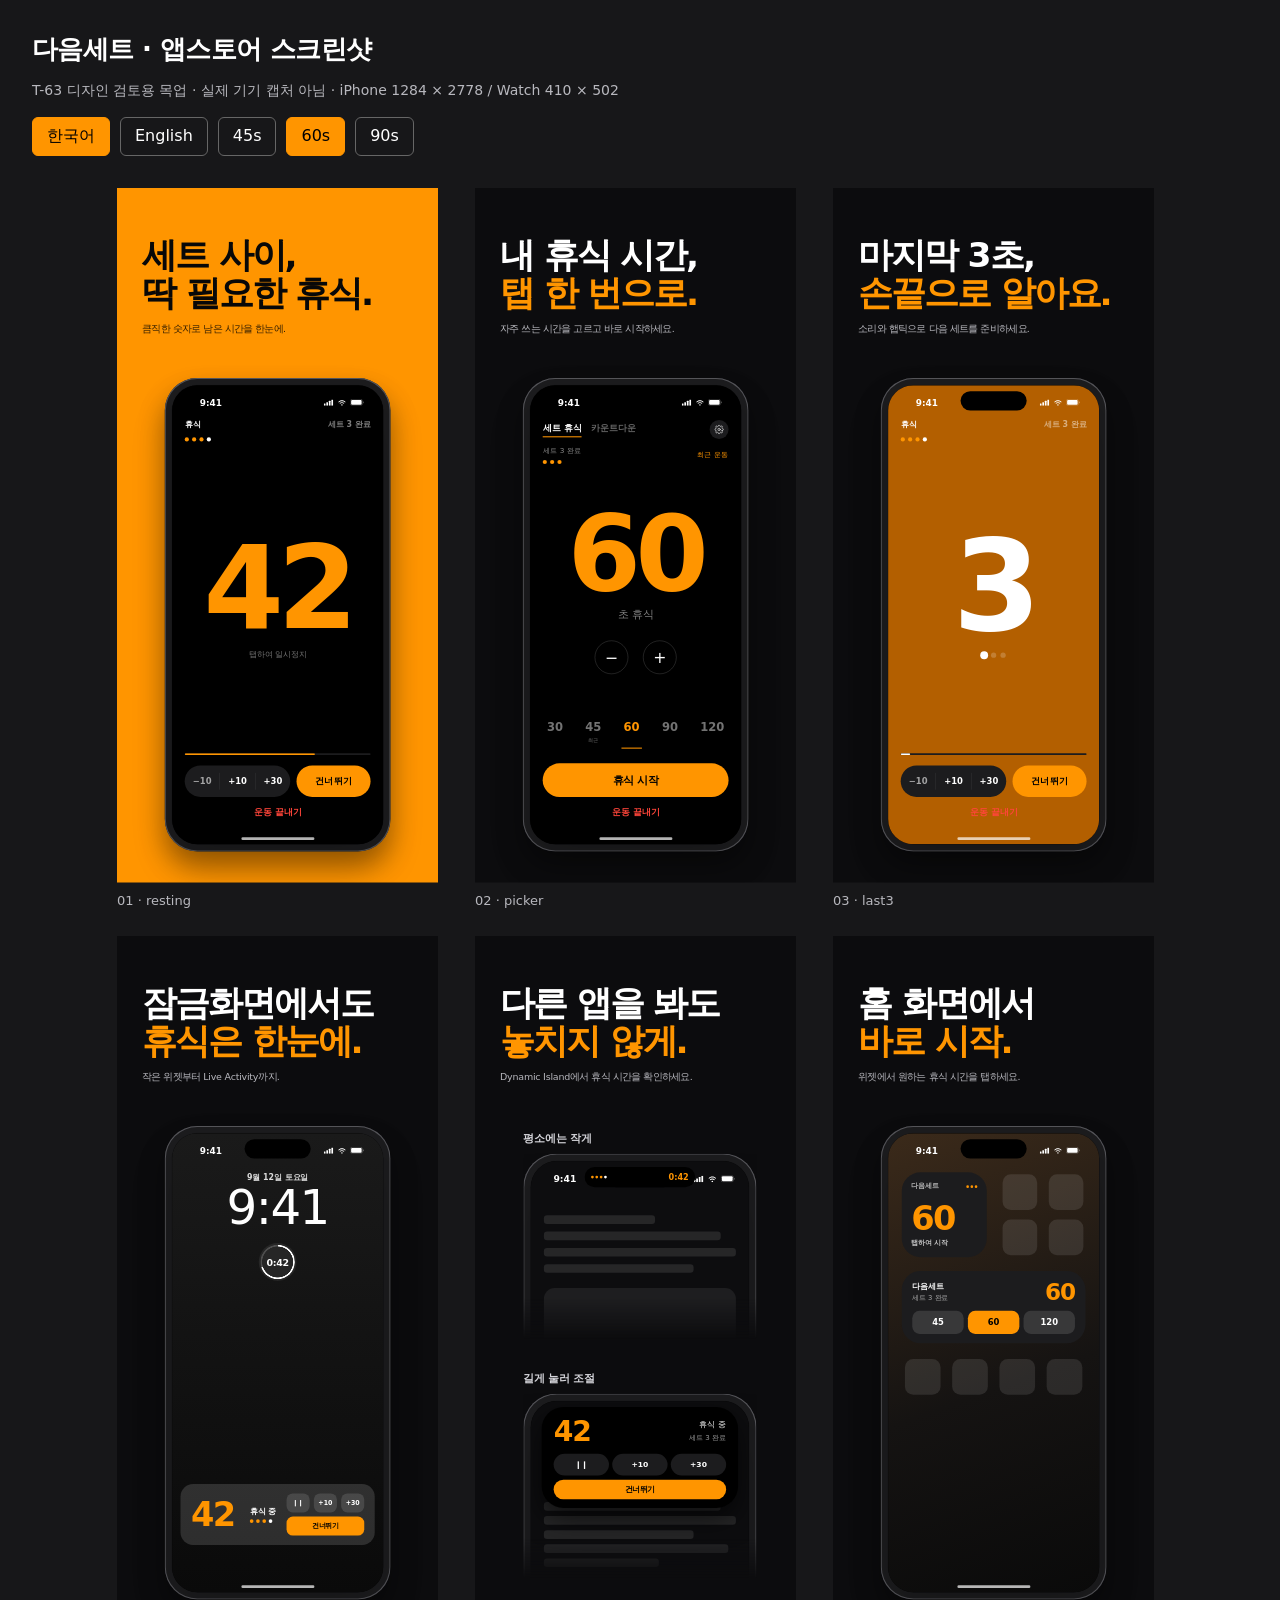
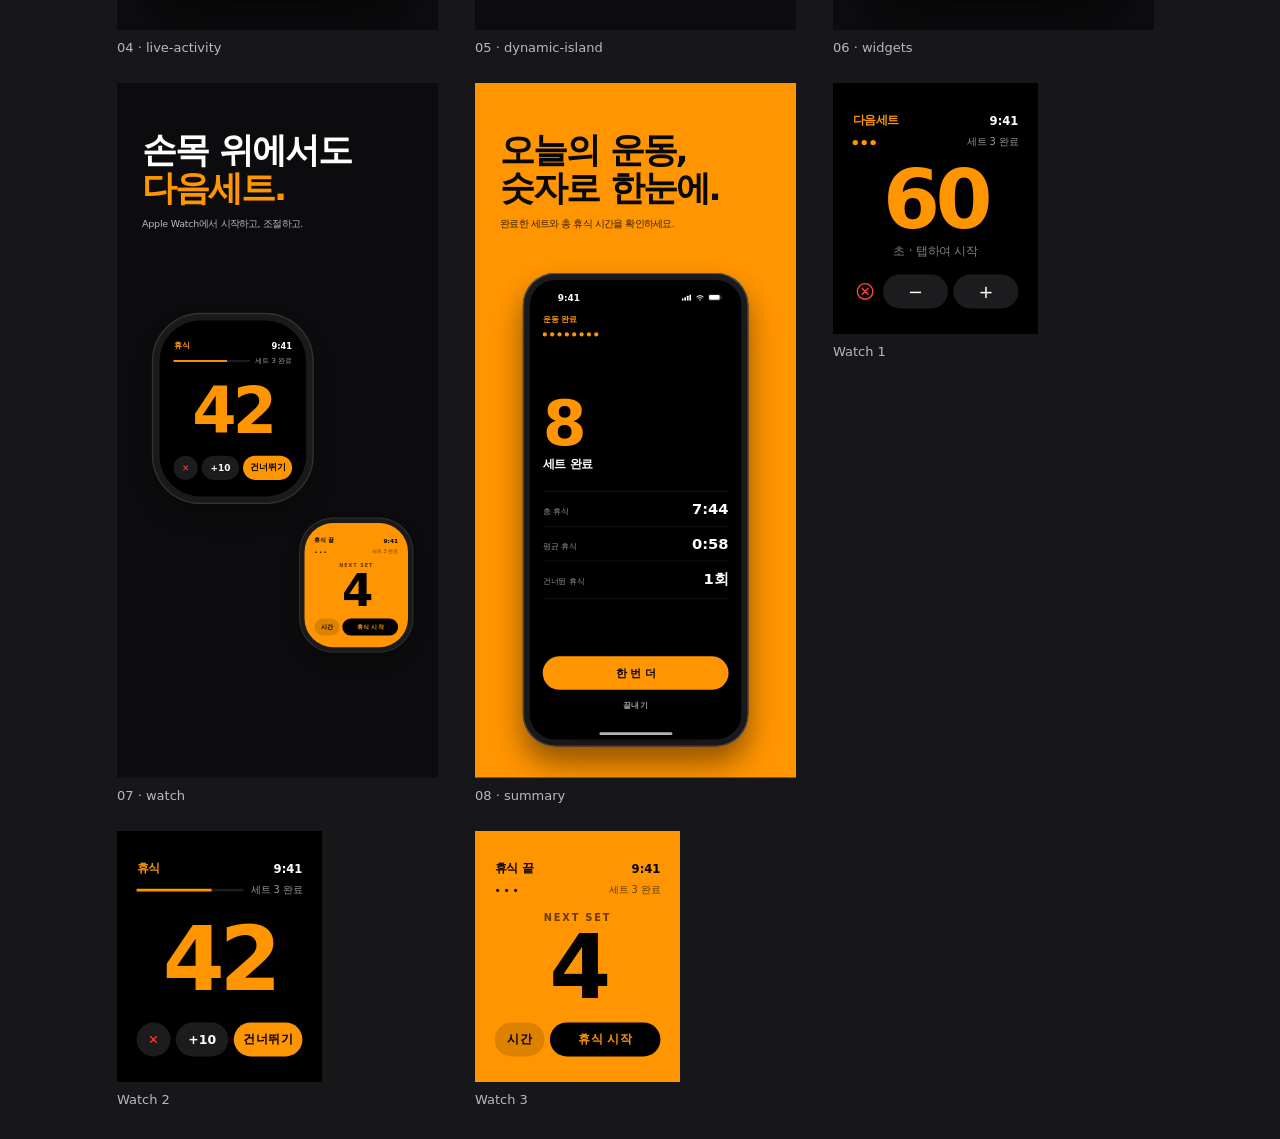
==== tools/appstore-screenshots/index.html @ 0e3f76c9 "Add NextSet app source and deploy support pages from the app repository" ====
<!DOCTYPE html>
<!--
  App Store 스크린샷 렌더러 (T-62).
  원본: Claude Design 프로젝트 "Rest Timer 1b" 의 `App Store Screenshots.dc.html` (2026-09-21 에 읽은 판).
  원본은 Claude Design 런타임(support.js, x-dc 템플릿, ios-frame.jsx)이 있어야 그려지므로,
  정적 HTML로 옮긴 뒤 T-63에서 카피·레이아웃·앱 상태를 개선했다. 실제 기기 캡처가 아닌 목업이다.

  ?lang=ko|en  &secs=45|60|90  &screen=s1..s8|w1..w3  (screen 없으면 전부 나열)
  PNG 로 뽑기: ./render.sh
-->
<html lang="ko">
<head>
<meta charset="utf-8">
<meta name="viewport" content="width=device-width, initial-scale=1">
<title>NextSet · App Store screenshots</title>
<style>
/* T-63: preserve brand, native CSS. Variance 5 / motion 1 / density 3.
   Fixed export canvases; the review gallery scales them without changing composition. */
:root{--brand:#ff9500;--ink:#0c0c0e;--muted:#aaa9ae}
*{box-sizing:border-box}
body{margin:0;background:#171719;color:#fff;font-family:-apple-system,system-ui,"Apple SD Gothic Neo",sans-serif;-webkit-font-smoothing:antialiased}
body.single{background:#000;overflow:hidden}
#root{display:grid;grid-template-columns:repeat(auto-fit,330px);gap:28px;padding:32px;justify-content:center}
body.single #root{display:block;padding:0}
.shot{width:1284px;height:2778px;position:relative;overflow:hidden;background:var(--ink);color:#fff;flex:none}
.shot.orange{background:var(--brand);color:#080808}
.copy{position:absolute;left:100px;right:88px;top:190px}
.copy h1{margin:0;font-size:138px;font-weight:780;letter-spacing:-6px;line-height:1.12;word-break:keep-all}
.copy h1 span{color:var(--brand)}
.orange .copy h1 span{color:inherit}
.copy p{margin:35px 0 0;font-size:38px;line-height:1.5;letter-spacing:-.9px;color:#b8b8be}
.orange .copy p{color:#372100}
html[lang=en] .copy h1{font-size:133px;letter-spacing:-5px}
html[lang=en] #s4 .copy h1{font-size:112px}
html[lang=en] .copy p{font-size:35px;letter-spacing:-.5px}
.phone{position:absolute;left:190.5px;top:760px;transform:scale(2.1);transform-origin:0 0}
.phone-shell{padding:14px;border-radius:62px;background:#1c1c1e;box-shadow:inset 0 0 0 2px #55555a,0 28px 50px #0005}
.review-header{padding:32px 32px 0;max-width:1664px;margin:auto}
.review-header h1{font-size:26px;margin:0 0 12px;letter-spacing:-.6px}
.review-header p{margin:0 0 16px;color:#b8b8be;font-size:14px;line-height:1.6}
.review-header nav{display:flex;gap:10px;flex-wrap:wrap}
.review-header a{color:#fff;border:1px solid #666;padding:8px 14px;border-radius:6px;text-decoration:none}
.review-header a[aria-current=page]{color:#000;background:var(--brand);border-color:var(--brand)}
a:focus-visible{outline:3px solid var(--brand);outline-offset:4px}
.preview{width:330px;margin:0}
.preview a{display:block;color:inherit;text-decoration:none}
.preview-canvas{width:321px;height:694.5px;overflow:hidden}
.preview-canvas>.shot{transform:scale(.25);transform-origin:0 0}
.preview figcaption{font-size:13px;color:#b8b8be;margin-top:10px}
.watch-preview .preview-canvas{height:251px;width:205px}
.watch-preview .preview-canvas>div{transform:scale(.5);transform-origin:0 0}
body.overview #root{grid-template-columns:repeat(4,330px);justify-content:start;gap:26px;padding:32px}
body.overview .review-header nav{display:none}
</style>
</head>
<body>
<div id="root"></div>
<script>
const q = new URLSearchParams(location.search);
const lang = q.get('lang') === 'en' ? 'en' : 'ko';
const requestedSeconds = Number(q.get('secs') || 60);
const secs = [45,60,90].includes(requestedSeconds) ? requestedSeconds : 60;
const only = q.get('screen');
document.documentElement.lang = lang;

const S = {
  ko: { appName:'다음세트', h1:'숫자 하나만 보면 됩니다', h2:'탭 한 번, 휴식 시작', h3:'마지막 3초는 손에서 느껴요', h4:'화면을 꺼도 계속 보여요', h5:'다른 앱 위에서도', h6:'홈 화면에서 바로 시작', h7:'손목에서도 똑같이', h8:'끝나면 숫자 몇 개만',
    resting:'휴식 중', setCap:'세트 3 완료', tapPause:'탭하여 일시정지', skip:'건너뛰기', secUnit:'초', setsTab:'세트 휴식', countdownTab:'카운트다운', recent:'최근', start:'휴식 시작', haptic:'햅틱 3·2·1', date:'9월 12일 토요일', pause:'일시정지', pauseShort:'정지', tapStart:'탭하여 시작', wTapStart:'초 · 탭하여 시작', restOver:'휴식 끝', nextSetKicker:'NEXT SET', nextRest:'다음 휴식 시작', workoutDone:'운동 완료', setsDone:'세트 완료', totalRest:'총 휴식', avgRest:'평균 휴식', skippedRest:'건너뛴 휴식', again:'한 번 더', finish:'끝내기', avgUnit:'초' },
  en: { appName:'NextSet', h1:'One number. That’s it.', h2:'One tap. Rest starts.', h3:'Feel the last 3 seconds.', h4:'Stays on, screen off.', h5:'On top of any app.', h6:'Start from your Home Screen.', h7:'Same on your wrist.', h8:'When you’re done, just the numbers.',
    resting:'Resting', setCap:'Set 3 done', tapPause:'Tap to pause', skip:'Skip', secUnit:'sec', setsTab:'Sets', countdownTab:'Countdown', recent:'RECENT', start:'Start rest', haptic:'Haptic 3·2·1', date:'Saturday, September 12', pause:'Pause', pauseShort:'Pause', tapStart:'Tap to start', wTapStart:'sec · tap to start', restOver:'Rest over', nextSetKicker:'NEXT SET', nextRest:'Start next rest', workoutDone:'Workout done', setsDone:'sets done', totalRest:'Total rest', avgRest:'Avg rest', skippedRest:'Skipped', again:'Again', finish:'Done', avgUnit:'s' }
};
const copy = {
  ko: [
    ['세트 사이,','딱 필요한 휴식.','큼직한 숫자로 남은 시간을 한눈에.'],
    ['내 휴식 시간,','탭 한 번으로.','자주 쓰는 시간을 고르고 바로 시작하세요.'],
    ['마지막 3초,','손끝으로 알아요.','소리와 햅틱으로 다음 세트를 준비하세요.'],
    ['잠금화면에서도','휴식은 한눈에.','작은 위젯부터 Live Activity까지.'],
    ['다른 앱을 봐도','놓치지 않게.','Dynamic Island에서 휴식 시간을 확인하세요.'],
    ['홈 화면에서','바로 시작.','위젯에서 원하는 휴식 시간을 탭하세요.'],
    ['손목 위에서도','다음세트.','Apple Watch에서 시작하고, 조절하고.'],
    ['오늘의 운동,','숫자로 한눈에.','완료한 세트와 총 휴식 시간을 확인하세요.']
  ],
  en: [
    ['Between sets.','Time to rest.','One big number. Your remaining rest, at a glance.'],
    ['Your rest.','One tap away.','Pick your time and start the next rest.'],
    ['Feel the final','3 seconds.','Sound and haptics cue your next set.'],
    ['Your rest.','On the Lock Screen.','Small widget. Live Activity. Rest at a glance.'],
    ['Switch apps.','Stay on track.','Keep your rest in view with Dynamic Island.'],
    ['Tap a widget.','Start your rest.','Choose a rest time from your Home Screen.'],
    ['NextSet.','On your wrist.','Start and adjust your rest on Apple Watch.'],
    ['Workout done.','See your numbers.','Your completed sets and rest time, together.']
  ]
};
const t = S[lang], rem = Math.max(1, secs - 18);
t.endWorkout = lang === 'ko' ? '운동 끝내기' : 'End workout';
t.history = lang === 'ko' ? '최근 운동' : 'History';
t.changeTime = lang === 'ko' ? '시간' : 'Time';
const format = seconds => Math.floor(seconds / 60) + ':' + String(seconds % 60).padStart(2, '0');
const total = secs * 7 + Math.max(1, secs - 16);
const statRest = format(total);
const statAvg = format(Math.floor(total / 8));

// ios-frame.jsx 의 IOSDevice(dark) 를 그대로 옮긴 것
const iosDevice = (children) => `
<div style="width:402px;height:874px;border-radius:48px;overflow:hidden;position:relative;background:#000;box-shadow:0 40px 80px rgba(0,0,0,0.18),0 0 0 1px rgba(0,0,0,0.12);font-family:-apple-system,system-ui,sans-serif;-webkit-font-smoothing:antialiased">
<div style="position:absolute;top:11px;left:50%;transform:translateX(-50%);width:126px;height:37px;border-radius:24px;background:#000;z-index:5"></div>
<div style="position:absolute;top:0;left:0;right:0;z-index:10">
<div style="display:flex;gap:154px;align-items:center;justify-content:center;padding:21px 24px 19px;box-sizing:border-box;position:relative;z-index:20;width:100%">
<div style="flex:1;height:22px;display:flex;align-items:center;justify-content:center;padding-top:1.5px"><span style="font-family:-apple-system,'SF Pro',system-ui;font-weight:590;font-size:17px;line-height:22px;color:#fff">9:41</span></div>
<div style="flex:1;height:22px;display:flex;align-items:center;justify-content:center;gap:7px;padding-top:1px;padding-right:1px">
<svg width="19" height="12" viewBox="0 0 19 12"><rect x="0" y="7.5" width="3.2" height="4.5" rx="0.7" fill="#fff"/><rect x="4.8" y="5" width="3.2" height="7" rx="0.7" fill="#fff"/><rect x="9.6" y="2.5" width="3.2" height="9.5" rx="0.7" fill="#fff"/><rect x="14.4" y="0" width="3.2" height="12" rx="0.7" fill="#fff"/></svg>
<svg width="17" height="12" viewBox="0 0 17 12"><path d="M8.5 3.2C10.8 3.2 12.9 4.1 14.4 5.6L15.5 4.5C13.7 2.7 11.2 1.5 8.5 1.5C5.8 1.5 3.3 2.7 1.5 4.5L2.6 5.6C4.1 4.1 6.2 3.2 8.5 3.2Z" fill="#fff"/><path d="M8.5 6.8C9.9 6.8 11.1 7.3 12 8.2L13.1 7.1C11.8 5.9 10.2 5.1 8.5 5.1C6.8 5.1 5.2 5.9 3.9 7.1L5 8.2C5.9 7.3 7.1 6.8 8.5 6.8Z" fill="#fff"/><circle cx="8.5" cy="10.5" r="1.5" fill="#fff"/></svg>
<svg width="27" height="13" viewBox="0 0 27 13"><rect x="0.5" y="0.5" width="23" height="12" rx="3.5" stroke="#fff" stroke-opacity="0.35" fill="none"/><rect x="2" y="2" width="20" height="9" rx="2" fill="#fff"/><path d="M25 4.5V8.5C25.8 8.2 26.5 7.2 26.5 6.5C26.5 5.8 25.8 4.8 25 4.5Z" fill="#fff" fill-opacity="0.4"/></svg>
</div></div></div>
<div style="height:100%;display:flex;flex-direction:column"><div style="flex:1;overflow:auto">${children}</div></div>
<div style="position:absolute;bottom:0;left:0;right:0;z-index:60;height:34px;display:flex;justify-content:center;align-items:flex-end;padding-bottom:8px;pointer-events:none"><div style="width:139px;height:5px;border-radius:100px;background:rgba(255,255,255,0.7)"></div></div>
</div>`;

const headline = (index) => {
  const [first, second, detail] = copy[lang][index - 1];
  return `<header class="copy"><h1>${first}<br><span>${second}</span></h1><p>${detail}</p></header>`;
};

// The complete 430×902 device fits between y=790 and y=2748.
const phoneShot = (id, h, inner, { bg = '#0c0c0e' } = {}) => `
<article id="${id}" class="shot ${bg === '#FF9500' ? 'orange' : ''}">
${headline(Number(id.slice(1)))}
<div class="phone"><div class="phone-shell">${iosDevice(inner)}</div></div>
</article>`;

const dots = (n, size, gap, extraWhite, mt) => `<div style="display:flex;gap:${gap}px${mt ? `;margin-top:${mt}px` : ''}">${`<div style="width:${size}px;height:${size}px;border-radius:${Math.ceil(size / 2)}px;background:#FF9500"></div>`.repeat(n)}${extraWhite ? `<div style="width:${size}px;height:${size}px;border-radius:${Math.ceil(size / 2)}px;background:#fff"></div>` : ''}</div>`;

const restingControls = `
<div style="display:flex;gap:12px">
<div style="flex:2;height:60px;border-radius:30px;background:#1C1C1E;display:flex;align-items:stretch;overflow:hidden"><div style="flex:1;display:flex;align-items:center;justify-content:center;font-size:16px;font-weight:600;color:rgba(255,255,255,.6)">−10</div><div style="width:1px;background:rgba(255,255,255,.1);margin:14px 0"></div><div style="flex:1;display:flex;align-items:center;justify-content:center;font-size:16px;font-weight:600">+10</div><div style="width:1px;background:rgba(255,255,255,.1);margin:14px 0"></div><div style="flex:1;display:flex;align-items:center;justify-content:center;font-size:16px;font-weight:600">+30</div></div>
<div style="white-space:nowrap;flex:1.4;height:60px;border-radius:30px;background:#FF9500;color:#000;display:flex;align-items:center;justify-content:center;font-size:18px;font-weight:700">${t.skip}</div>
</div><div style="height:44px;margin-top:6px;display:flex;align-items:center;justify-content:center;color:#FF453A;font-size:17px;font-weight:600">${t.endWorkout}</div>`;

const restingScreen = (center, barColor, barWidth, bg = '#000') => `
<div style="display:flex;flex-direction:column;height:874px;padding:66px 24px 40px;box-sizing:border-box;background:${bg};color:#fff">
<div style="display:flex;justify-content:space-between;align-items:center;font-size:15px;font-weight:600"><span>${lang === 'ko' ? '휴식' : 'Rest'}</span><span style="opacity:.5">${t.setCap}</span></div>
${dots(3, 8, 6, true, 14)}
<div style="flex:1;display:flex;flex-direction:column;align-items:center;justify-content:center">${center}</div>
<div style="height:3px;border-radius:2px;background:#1C1C1E;margin-bottom:20px;overflow:hidden"><div style="height:100%;border-radius:2px;background:${barColor};width:${barWidth}"></div></div>
${restingControls}
</div>`;

const s1 = restingScreen(`
<div style="font-size:220px;font-weight:700;letter-spacing:-12px;line-height:.9;font-variant-numeric:tabular-nums;color:#FF9500">${rem}</div>
<div style="white-space:nowrap;font-size:15px;opacity:.45;margin-top:18px">${t.tapPause}</div>`, '#FF9500', `${rem / secs * 100}%`);

const preset = (v, active) => `<div style="display:flex;flex-direction:column;align-items:center;gap:6px;padding:6px 4px;border-bottom:2px solid ${active ? '#FF9500' : 'transparent'};color:${active ? '#FF9500' : 'rgba(255,255,255,.45)'}"><span style="font-size:22px;font-weight:600">${v}</span><span style="font-size:10px;font-weight:600;${!active && v === (secs === 45 ? 60 : 45) ? 'opacity:.6' : 'opacity:0'}">${t.recent}</span></div>`;

const s2 = `
<div style="display:flex;flex-direction:column;height:874px;padding:66px 24px 40px;box-sizing:border-box;background:#000;color:#fff">
<div style="display:flex;justify-content:space-between;align-items:center">
<div style="display:flex;gap:18px;font-size:17px;font-weight:600"><span style="padding-bottom:4px;border-bottom:2px solid #FF9500">${t.setsTab}</span><span style="padding-bottom:4px;border-bottom:2px solid transparent;color:rgba(255,255,255,.4)">${t.countdownTab}</span></div>
<div style="display:flex;align-items:center;gap:12px">
<div style="width:36px;height:36px;border-radius:18px;background:#1C1C1E;display:flex;align-items:center;justify-content:center"><svg width="18" height="18" viewBox="0 0 24 24" fill="none" stroke="rgba(255,255,255,.75)" stroke-width="2" stroke-linecap="round" stroke-linejoin="round"><circle cx="12" cy="12" r="3"></circle><path d="M19.4 15a1.7 1.7 0 0 0 .3 1.8l.1.1a2 2 0 1 1-2.8 2.8l-.1-.1a1.7 1.7 0 0 0-1.8-.3 1.7 1.7 0 0 0-1 1.5V21a2 2 0 1 1-4 0v-.1a1.7 1.7 0 0 0-1.1-1.5 1.7 1.7 0 0 0-1.8.3l-.1.1a2 2 0 1 1-2.8-2.8l.1-.1a1.7 1.7 0 0 0 .3-1.8 1.7 1.7 0 0 0-1.5-1H3a2 2 0 1 1 0-4h.1a1.7 1.7 0 0 0 1.5-1.1 1.7 1.7 0 0 0-.3-1.8l-.1-.1a2 2 0 1 1 2.8-2.8l.1.1a1.7 1.7 0 0 0 1.8.3H9a1.7 1.7 0 0 0 1-1.5V3a2 2 0 1 1 4 0v.1a1.7 1.7 0 0 0 1 1.5 1.7 1.7 0 0 0 1.8-.3l.1-.1a2 2 0 1 1 2.8 2.8l-.1.1a1.7 1.7 0 0 0-.3 1.8V9a1.7 1.7 0 0 0 1.5 1H21a2 2 0 1 1 0 4h-.1a1.7 1.7 0 0 0-1.5 1z"></path></svg></div></div>
</div>
<div style="display:flex;justify-content:space-between;align-items:center;margin-top:14px"><div><div style="font-size:14px;color:#888">${t.setCap}</div>${dots(3,8,6,false,8)}</div><span style="font-size:14px;color:#FF9500">${t.history}</span></div>
<div style="flex:1;display:flex;flex-direction:column;align-items:center;justify-content:center">
<div style="font-size:200px;font-weight:700;letter-spacing:-10px;line-height:.9;color:#FF9500;font-variant-numeric:tabular-nums">${secs}</div>
<div style="font-size:20px;opacity:.5;margin-top:10px">${lang === 'ko' ? '초 휴식' : 'sec rest'}</div>
<div style="display:flex;gap:28px;margin-top:36px">
<div style="width:64px;height:64px;border-radius:32px;border:1.5px solid rgba(255,255,255,.25);display:flex;align-items:center;justify-content:center;font-size:30px">−</div>
<div style="width:64px;height:64px;border-radius:32px;border:1.5px solid rgba(255,255,255,.25);display:flex;align-items:center;justify-content:center;font-size:30px">+</div>
</div></div>
<div style="display:flex;justify-content:space-between;margin-bottom:28px;padding:0 4px">
${[30,45,60,90,120].map(v => preset(v, v === secs)).join('')}
</div>
<div style="display:flex;gap:10px">

<div style="white-space:nowrap;flex:1;height:64px;border-radius:32px;background:#FF9500;color:#000;font-size:20px;font-weight:700;display:flex;align-items:center;justify-content:center">${t.start}</div>
</div><div style="height:44px;margin-top:6px;display:flex;align-items:center;justify-content:center;font-size:17px;font-weight:600;color:#FF453A">${t.endWorkout}</div>
</div>`;

const s3 = restingScreen(`
<div style="font-size:220px;font-weight:700;letter-spacing:-12px;line-height:.9;font-variant-numeric:tabular-nums;color:#fff;transform:scale(1.1)">3</div>
<div style="display:flex;align-items:center;gap:8px;margin-top:22px;height:20px">
<div style="width:10px;height:10px;border-radius:5px;background:#fff;transform:scale(1.5)"></div><div style="width:10px;height:10px;border-radius:5px;background:rgba(255,255,255,.2)"></div><div style="width:10px;height:10px;border-radius:5px;background:rgba(255,255,255,.2)"></div>

</div>`, '#fff', `${3 / secs * 100}%`, '#B35F00');

const laBtn = (label) => `<div style="white-space:nowrap;width:44px;height:36px;border-radius:12px;background:rgba(255,255,255,.12);display:flex;align-items:center;justify-content:center;font-size:12px;font-weight:600">${label}</div>`;

// LockScreenWidget.circular: monochrome running progress and m:ss, one 1×1 slot.
// The same remaining time as the Live Activity below; this is still a mockup.
const lockCircular = `
<div class="lock-circular" aria-label="${lang === 'ko' ? '잠금화면 1×1 원형 위젯' : 'Lock Screen 1×1 circular widget'}" style="width:72px;height:72px;position:relative;display:grid;place-items:center;border-radius:50%;background:#ffffff12">
<div style="position:absolute;inset:3px;border-radius:50%;background:conic-gradient(#fff 0deg ${rem / secs * 360}deg,#ffffff30 ${rem / secs * 360}deg 360deg);mask:radial-gradient(farthest-side,transparent calc(100% - 4px),#000 calc(100% - 3px))"></div>
<span style="font-size:18px;font-weight:700;font-variant-numeric:tabular-nums;letter-spacing:-.6px">${format(rem)}</span>
</div>`;

const s4 = `
<div style="display:flex;flex-direction:column;height:874px;padding:74px 16px 90px;box-sizing:border-box;background:linear-gradient(180deg,#1a1a1a 0%,#0a0a0a 100%);align-items:center;color:#fff">
<div style="font-size:15px;font-weight:600;opacity:.85">${t.date}</div>
<div style="font-size:92px;font-weight:300;letter-spacing:-3px;line-height:1;margin-top:2px">9:41</div>
<div style="width:100%;display:flex;justify-content:center;margin-top:22px">${lockCircular}</div>
<div style="flex:1"></div>
<div style="width:100%;border-radius:24px;padding:18px 20px;box-sizing:border-box;display:flex;align-items:center;gap:16px;background:rgba(255,255,255,.14);color:#fff">
<div style="font-size:64px;font-weight:700;letter-spacing:-3px;line-height:1;font-variant-numeric:tabular-nums;min-width:96px;color:#FF9500">${rem}</div>
<div style="flex:1;display:flex;flex-direction:column;gap:5px"><div style="font-size:15px;font-weight:600">${t.resting}</div>${dots(3, 7, 5, true)}</div>
<div style="display:flex;flex-direction:column;gap:8px">
<div style="display:flex;gap:8px">${laBtn('❙❙')}${laBtn('+10')}${laBtn('+30')}</div>
<div style="white-space:nowrap;height:36px;border-radius:12px;background:#FF9500;color:#000;display:flex;align-items:center;justify-content:center;font-size:13px;font-weight:700">${t.skip}</div>
</div></div>
</div>`;

const bar = (w) => `<div style="height:16px;border-radius:6px;background:rgba(255,255,255,.1);width:${w}%"></div>`;
const diBtn = (label) => `<div style="white-space:nowrap;flex:1;height:40px;border-radius:20px;background:#1C1C1E;display:flex;align-items:center;justify-content:center;font-size:14px;font-weight:600">${label}</div>`;

const s5 = `
<div style="display:flex;flex-direction:column;height:874px;padding:120px 24px 40px;box-sizing:border-box;background:#0d0d0f;color:#fff;gap:22px;position:relative">
<div style="display:flex;justify-content:space-between;align-items:center"><div style="width:120px;height:26px;border-radius:8px;background:rgba(255,255,255,.14)"></div><div style="width:36px;height:36px;border-radius:18px;background:rgba(255,255,255,.14)"></div></div>
<div style="display:flex;flex-direction:column;gap:10px;margin-top:8px">${bar(92)}${bar(100)}${bar(78)}${bar(96)}${bar(60)}</div>
<div style="height:200px;border-radius:20px;background:rgba(255,255,255,.08)"></div>
<div style="display:flex;flex-direction:column;gap:10px">${bar(88)}${bar(100)}${bar(70)}</div>
<div style="position:absolute;top:11px;left:20px;right:20px;border-radius:40px;background:#000;padding:18px 22px 16px;box-shadow:0 20px 50px rgba(0,0,0,.6);z-index:70">
<div style="display:flex;align-items:center;justify-content:space-between">
<div style="font-size:52px;font-weight:700;letter-spacing:-2px;line-height:1;color:#FF9500">${rem}</div>
<div style="text-align:right"><div style="font-size:15px">${t.resting}</div><div style="font-size:13px;opacity:.6;margin-top:5px">${t.setCap}</div></div>
</div>
<div style="display:flex;gap:6px;margin-top:16px">${diBtn('❙❙')}${diBtn('+10')}${diBtn('+30')}</div>
<div style="height:36px;border-radius:18px;background:#FF9500;color:#000;display:flex;align-items:center;justify-content:center;font-size:14px;font-weight:700;margin-top:8px">${t.skip}</div></div>
</div>`;

// Two separate cropped device scenes distinguish compact and expanded states.
const compactIslandScreen = `
<div style="height:874px;background:#0d0d0f;padding:100px 24px 40px;position:relative">
<div style="display:flex;flex-direction:column;gap:14px">${bar(58)}${bar(92)}${bar(100)}${bar(78)}</div>
<div style="height:160px;border-radius:20px;background:#ffffff12;margin-top:28px"></div>
<div class="compact-island" style="position:absolute;top:11px;left:99px;width:204px;height:37px;border-radius:24px;background:#000;display:flex;align-items:center;justify-content:space-between;padding:0 12px;z-index:70">
${dots(3,5,3,true)}<span style="font-size:15px;font-weight:700;font-variant-numeric:tabular-nums;color:#FF9500">${format(rem)}</span>
</div></div>`;
const islandScene = (inner, top, label, compact = false) => `
<div style="position:absolute;left:193px;top:${top}px;font-size:44px;font-weight:600;letter-spacing:-1px;color:#d5d5da">${label}</div>
<div class="island-crop" style="position:absolute;left:193.45px;top:${top + 90}px;width:933.1px;height:740px;overflow:hidden;mask-image:linear-gradient(#000 0%,#000 78%,transparent 100%)">
<div style="width:430px;transform:scale(2.17);transform-origin:0 0"><div class="phone-shell">${compact ? iosDevice(inner).replace('gap:154px', 'gap:198px') : iosDevice(inner)}</div></div>
</div>`;
const islandShot = `<article id="s5" class="shot">
${headline(5)}
${islandScene(compactIslandScreen, 780, lang === 'ko' ? '평소에는 작게' : 'Compact at a glance', true)}
${islandScene(s5, 1740, lang === 'ko' ? '길게 눌러 조절' : 'Touch and hold to adjust')}
</article>`;

const iconPh = (extra = '') => `<div style="${extra}border-radius:16px;background:rgba(255,255,255,.1)"></div>`;
const wBtn = (label, active) => `<div style="flex:1;height:44px;border-radius:14px;display:flex;align-items:center;justify-content:center;font-size:16px;font-weight:700;background:${active ? '#FF9500' : 'rgba(255,255,255,.12)'};color:${active ? '#000' : '#fff'}">${label}</div>`;

const s6 = `
<div style="display:flex;flex-direction:column;height:874px;padding:74px 26px 40px;box-sizing:border-box;background:linear-gradient(160deg,#3b2a1a 0%,#151312 55%,#0a0a0a 100%);color:#fff;gap:26px">
<div style="display:grid;grid-template-columns:1fr 1fr;gap:26px">
<div style="aspect-ratio:1;border-radius:36px;display:flex;flex-direction:column;justify-content:space-between;padding:18px;box-sizing:border-box;background:#1C1C1E;color:#fff">
<div style="display:flex;justify-content:space-between;align-items:center"><span style="font-size:13px;font-weight:600;opacity:.7">${t.appName}</span>${dots(3, 5, 3, false)}</div>
<div><div style="font-size:64px;font-weight:700;letter-spacing:-3px;line-height:.9;font-variant-numeric:tabular-nums;color:#FF9500">${secs}</div><div style="white-space:nowrap;font-size:13px;font-weight:600;margin-top:8px;opacity:.75">${t.tapStart}</div></div>
</div>
<div style="display:grid;grid-template-columns:1fr 1fr;grid-template-rows:1fr 1fr;gap:18px 22px;padding:4px">${iconPh().repeat(4)}</div>
</div>
<div style="border-radius:36px;padding:18px 20px;box-sizing:border-box;display:flex;flex-direction:column;gap:14px;background:#1C1C1E;color:#fff">
<div style="display:flex;align-items:center;justify-content:space-between">
<div><div style="font-size:15px;font-weight:600">${t.appName}</div><div style="font-size:13px;opacity:.6;margin-top:2px">${t.setCap}</div></div>
<div style="font-size:44px;font-weight:700;letter-spacing:-2px;line-height:1;font-variant-numeric:tabular-nums;color:#FF9500">${secs}</div>
</div>
<div style="display:flex;gap:8px">${wBtn(45)}${wBtn(secs, true)}${wBtn(120)}</div></div>
<div style="display:grid;grid-template-columns:repeat(4,1fr);gap:22px;padding:4px 6px">${iconPh('aspect-ratio:1;').repeat(4)}</div>
</div>`;

// 워치 화면 3종 (07 장의 프레임 안, W1~W3 단독 컷 양쪽에서 쓴다)
const watch1 = `
<div style="display:flex;justify-content:space-between;align-items:center;font-size:13px;font-weight:600"><span style="color:#FF9500">${t.appName}</span><span>9:41</span></div>
<div style="display:flex;align-items:center;justify-content:space-between;margin-top:8px">${dots(3,6,4,false)}<span style="font-size:11px;opacity:.6">${t.setCap}</span></div>
<div style="flex:1;display:flex;flex-direction:column;align-items:center;justify-content:center"><div style="font-size:92px;font-weight:700;letter-spacing:-5px;line-height:.9;color:#FF9500;font-variant-numeric:tabular-nums">${secs}</div><div style="white-space:nowrap;font-size:13px;opacity:.5;margin-top:6px">${t.wTapStart}</div></div>
<div style="display:flex;gap:6px"><div style="width:28px;display:flex;align-items:center;justify-content:center;color:#FF453A;font-size:22px"><svg width="22" height="22" viewBox="0 0 24 24" aria-label="End workout"><circle cx="12" cy="12" r="9.5" fill="none" stroke="currentColor" stroke-width="1.7"/><path d="M8.5 8.5l7 7m0-7l-7 7" fill="none" stroke="currentColor" stroke-width="1.8" stroke-linecap="round"/></svg></div><div style="flex:1;height:38px;border-radius:19px;background:#1C1C1E;display:flex;align-items:center;justify-content:center;font-size:20px">−</div><div style="flex:1;height:38px;border-radius:19px;background:#1C1C1E;display:flex;align-items:center;justify-content:center;font-size:20px">+</div></div>`;

const watch2 = `
<div style="display:flex;justify-content:space-between;align-items:center;font-size:13px;font-weight:600"><span style="color:#FF9500">${lang === 'ko' ? '휴식' : 'Rest'}</span><span>9:41</span></div>
<div style="display:flex;align-items:center;gap:8px;margin-top:8px"><div style="flex:1;height:3px;background:#1c1c1e"><div style="height:100%;background:#ff9500;width:${rem/secs*100}%"></div></div><span style="font-size:11px;opacity:.6">${t.setCap}</span></div>
<div style="flex:1;display:flex;flex-direction:column;align-items:center;justify-content:center"><div style="font-size:100px;font-weight:700;letter-spacing:-6px;line-height:.9;font-variant-numeric:tabular-nums;color:#FF9500">${rem}</div></div>
<div style="display:flex;gap:6px"><div style="width:38px;height:38px;border-radius:19px;background:#1C1C1E;display:flex;align-items:center;justify-content:center;font-size:14px;color:#FF453A;flex:none">✕</div><div style="flex:1;height:38px;border-radius:19px;background:#1C1C1E;display:flex;align-items:center;justify-content:center;font-size:14px;font-weight:600">+10</div><div style="white-space:nowrap;flex:1.3;height:38px;border-radius:19px;background:#FF9500;color:#000;display:flex;align-items:center;justify-content:center;font-size:14px;font-weight:700">${t.skip}</div></div>`;

const watch3 = `
<div style="display:flex;justify-content:space-between;align-items:center;font-size:13px;font-weight:600"><span>${t.restOver}</span><span>9:41</span></div><div style="display:flex;justify-content:space-between;align-items:center;margin-top:8px"><div style="font-size:12px;letter-spacing:3px">•••</div><span style="font-size:11px;opacity:.6">${t.setCap}</span></div>
<div style="flex:1;display:flex;flex-direction:column;align-items:center;justify-content:center"><div style="font-size:11px;font-weight:700;letter-spacing:2px;opacity:.6">${t.nextSetKicker}</div><div style="font-size:100px;font-weight:700;letter-spacing:-6px;line-height:.9;font-variant-numeric:tabular-nums;margin-top:4px">4</div></div>
<div style="display:flex;gap:6px"><div style="width:56px;height:38px;border-radius:19px;background:#0002;display:flex;align-items:center;justify-content:center;font-size:14px;font-weight:600">${t.changeTime}</div><div style="flex:1;height:38px;border-radius:19px;display:flex;align-items:center;justify-content:center;font-size:14px;font-weight:700;white-space:nowrap;background:#000;color:#FF9500">${t.start}</div></div>`;

const watchBody = (inner, colors, crown) => `<div style="width:230px;height:276px;border-radius:64px;position:relative;box-shadow:0 0 0 10px #1a1a1a,0 0 0 12px #333,0 20px 40px rgba(0,0,0,.35);overflow:hidden;display:flex;flex-direction:column;padding:30px 22px 26px;box-sizing:border-box;${colors}">${crown ? '<div style="position:absolute;right:-13px;top:70px;width:12px;height:40px;border-radius:4px;background:#333"></div>' : ''}${inner}</div>`;

const s7 = `
<article id="s7" class="shot">
${headline(7)}
<div style="position:absolute;left:170px;top:950px;transform:scale(2.55);transform-origin:0 0">${watchBody(watch2, 'background:#000;color:#fff', true)}</div>
<div style="position:absolute;left:750px;top:1760px;transform:scale(1.8);transform-origin:0 0">${watchBody(watch3, 'background:#FF9500;color:#000')}</div>
</article>`;

const statRow = (label, value) => `<div style="display:flex;justify-content:space-between;align-items:baseline;padding:16px 0;border-bottom:1px solid #1C1C1E"><span style="font-size:15px;opacity:.55">${label}</span><span style="white-space:nowrap;font-size:28px;font-weight:600;font-variant-numeric:tabular-nums">${value}</span></div>`;

const s8 = `
<div style="display:flex;flex-direction:column;height:874px;padding:66px 24px 40px;box-sizing:border-box;background:#000;color:#fff">
<div style="font-size:15px;font-weight:600;color:#FF9500">${t.workoutDone}</div>
${dots(8, 8, 6, false, 14)}
<div style="flex:1;display:flex;flex-direction:column;justify-content:center">
<div style="font-size:120px;font-weight:700;letter-spacing:-6px;line-height:.9;color:#FF9500;font-variant-numeric:tabular-nums">8</div>
<div style="font-size:22px;font-weight:600;margin-top:10px">${t.setsDone}</div>
<div style="display:flex;flex-direction:column;margin-top:36px;border-top:1px solid #1C1C1E">
${statRow(t.totalRest, statRest)}${statRow(t.avgRest, statAvg)}${statRow(t.skippedRest, lang === 'ko' ? '1회' : '1')}
</div></div>
<div style="white-space:nowrap;height:64px;border-radius:32px;background:#FF9500;color:#000;font-size:20px;font-weight:700;display:flex;align-items:center;justify-content:center">${t.again}</div>
<div style="white-space:nowrap;height:48px;display:flex;align-items:center;justify-content:center;font-size:16px;font-weight:600;color:rgba(255,255,255,.6);margin-top:6px">${t.finish}</div>
</div>`;

// 410×502 워치 단독 컷: 화면만, 프레임·카피 없음
const watchShot = (id, inner, bg, color) => `
<div id="${id}" style="width:410px;height:502px;position:relative;overflow:hidden;background:${bg};color:${color};flex:none">
<div style="position:absolute;left:0;top:5px;transform:scale(1.783);transform-origin:0 0;width:230px;height:276px;display:flex;flex-direction:column;padding:30px 22px 26px;box-sizing:border-box">${inner}</div></div>`;

const screens = {
  s1: phoneShot('s1', t.h1, s1, { bg: '#FF9500', color: '#000', shadow: '.35' }),
  s2: phoneShot('s2', t.h2, s2),
  s3: phoneShot('s3', t.h3, s3),
  s4: phoneShot('s4', t.h4, s4),
  s5: islandShot,
  s6: phoneShot('s6', t.h6, s6),
  s7,
  s8: phoneShot('s8', t.h8, s8, { bg: '#FF9500' }),
  w1: watchShot('w1', watch1, '#000', '#fff'),
  w2: watchShot('w2', watch2, '#000', '#fff'),
  w3: watchShot('w3', watch3, '#FF9500', '#000'),
};

const names = ['resting','picker','last3','live-activity','dynamic-island','widgets','watch','summary'];
const root = document.getElementById('root');
if (only && only !== 'overview') {
  if (!screens[only]) throw new Error(`Unknown screen: ${only}`);
  document.body.classList.add('single');
  root.innerHTML = screens[only];
} else {
  if (only === 'overview') document.body.classList.add('overview');
  const title = lang === 'ko' ? '다음세트 · 앱스토어 스크린샷' : 'NextSet · App Store screenshots';
  const note = lang === 'ko' ? 'T-63 디자인 검토용 목업 · 실제 기기 캡처 아님 · iPhone 1284 × 2778 / Watch 410 × 502' : 'T-63 design mockups · Not device captures · iPhone 1284 × 2778 / Watch 410 × 502';
  const nav = ['ko','en'].map(l => `<a href="?lang=${l}&secs=${secs}" ${l === lang ? 'aria-current="page"' : ''}>${l === 'ko' ? '한국어' : 'English'}</a>`).join('') + [45,60,90].map(n => `<a href="?lang=${lang}&secs=${n}" ${n === secs ? 'aria-current="page"' : ''}>${n}s</a>`).join('');
  root.insertAdjacentHTML('beforebegin', `<header class="review-header"><h1>${title}</h1><p>${note}</p><nav aria-label="Preview options">${nav}</nav></header>`);
  root.innerHTML = Object.entries(screens).map(([id, content], index) => {
    const watch = id.startsWith('w');
    const label = watch ? `Watch ${id.slice(1)}` : `${String(index + 1).padStart(2,'0')} · ${names[index]}`;
    return `<figure class="preview ${watch ? 'watch-preview' : ''}"><a href="?lang=${lang}&secs=${secs}&screen=${id}" aria-label="${label}"><div class="preview-canvas">${content}</div></a><figcaption>${label}</figcaption></figure>`;
  }).join('');
}
document.fonts.ready.then(() => { document.documentElement.dataset.ready = 'true'; });
</script>
</body>
</html>
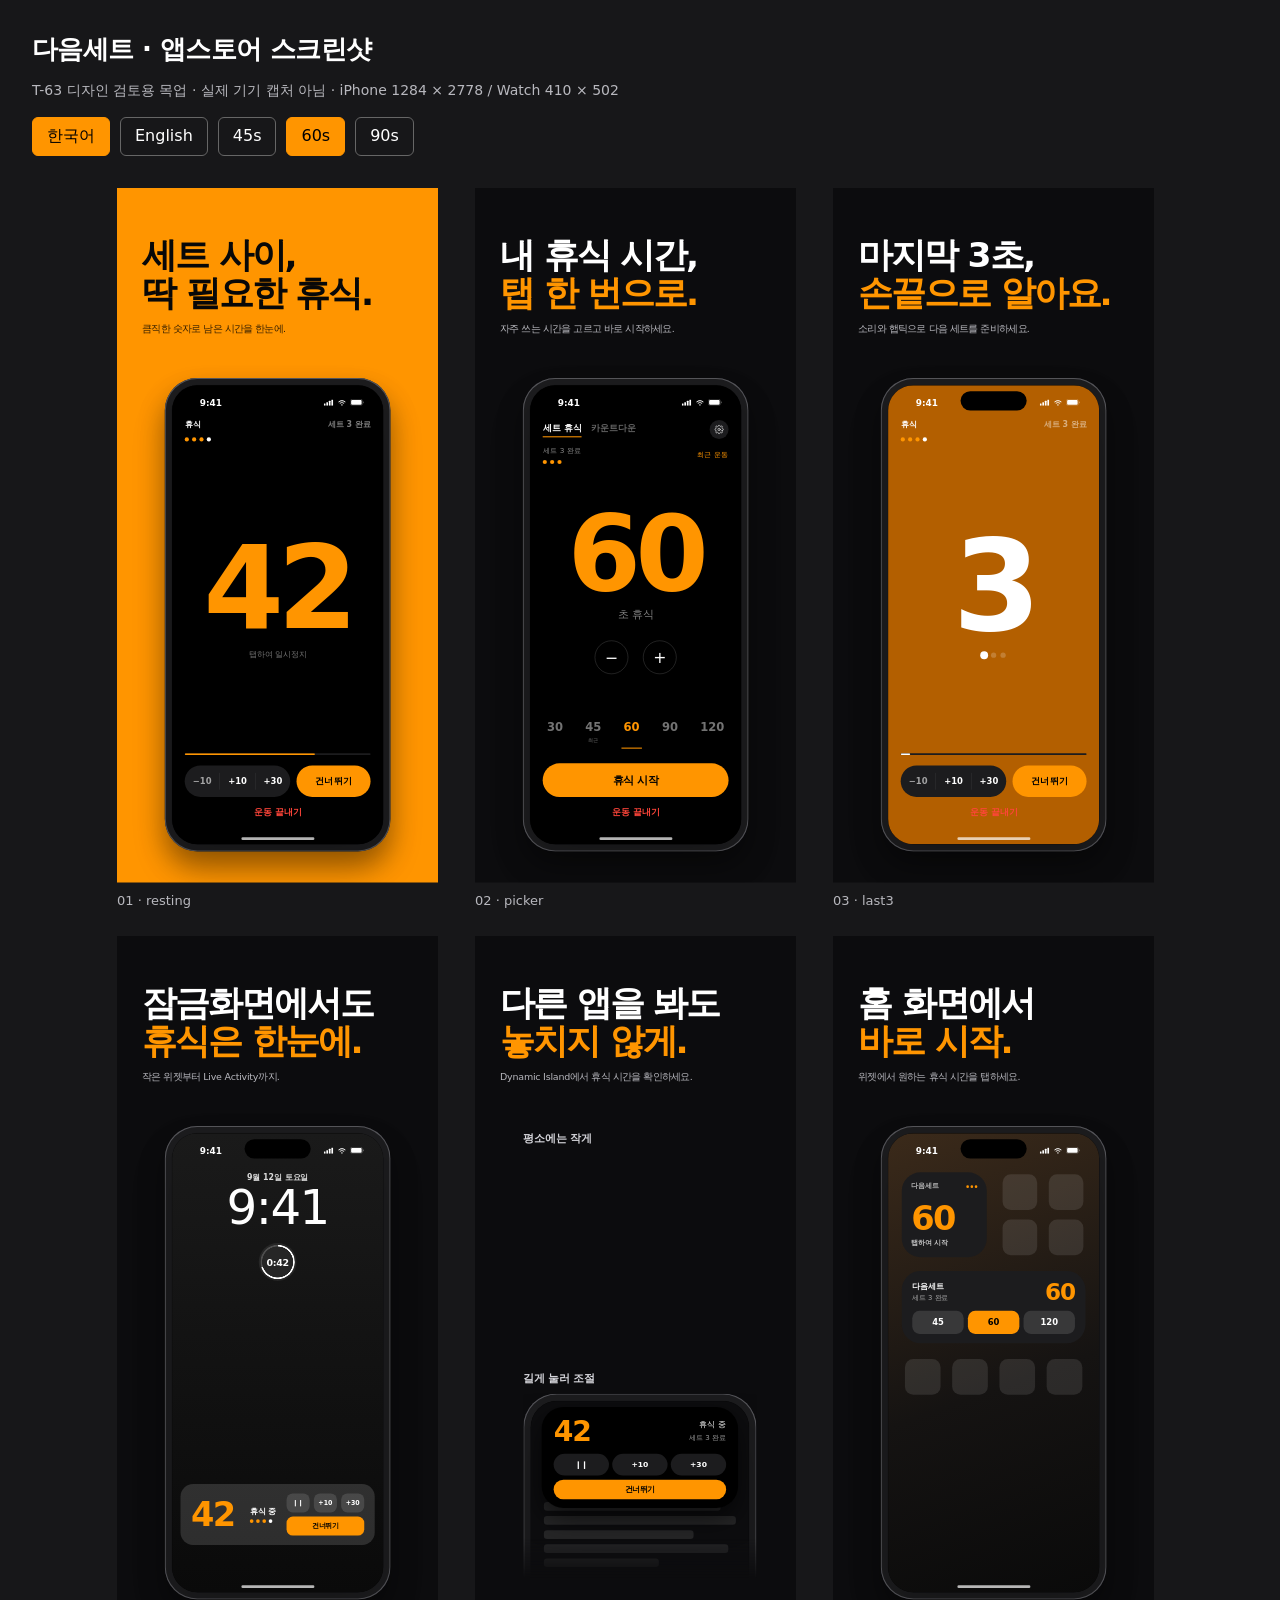
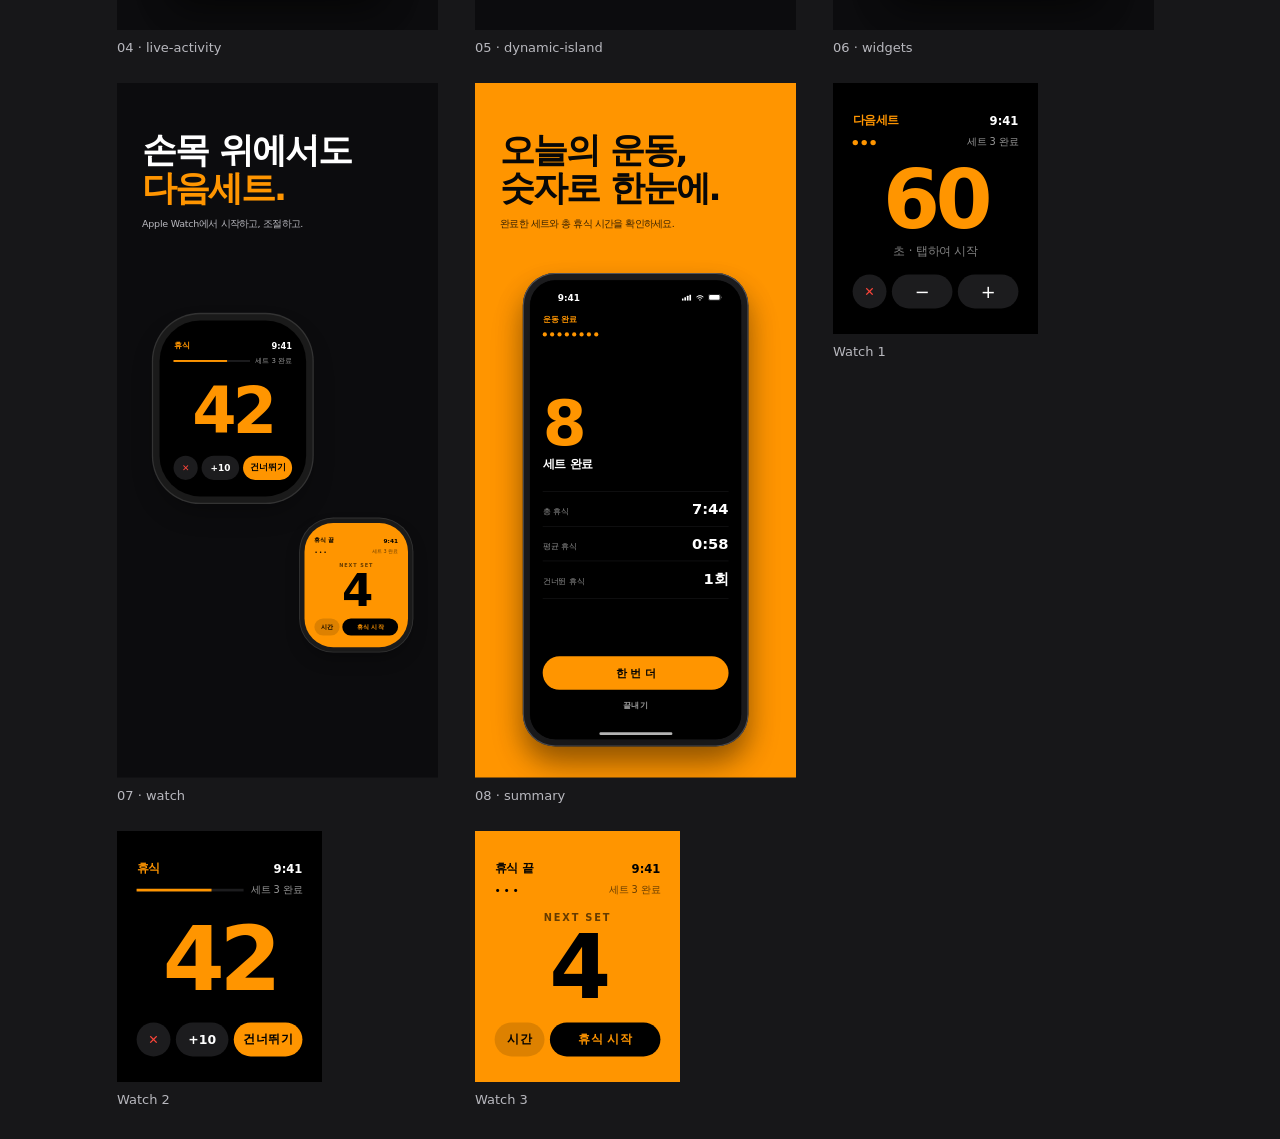
==== commit 7e05c1d4: "Release 1.1.0 (3): redesign, settings during rest, iOS 26 rest alarm - Bump all targets to 1.1.0 (3)" ====
--- a/tools/appstore-screenshots/index.html
+++ b/tools/appstore-screenshots/index.html
@@ -270,7 +270,7 @@
 <div style="display:flex;justify-content:space-between;align-items:center;font-size:13px;font-weight:600"><span style="color:#FF9500">${t.appName}</span><span>9:41</span></div>
 <div style="display:flex;align-items:center;justify-content:space-between;margin-top:8px">${dots(3,6,4,false)}<span style="font-size:11px;opacity:.6">${t.setCap}</span></div>
 <div style="flex:1;display:flex;flex-direction:column;align-items:center;justify-content:center"><div style="font-size:92px;font-weight:700;letter-spacing:-5px;line-height:.9;color:#FF9500;font-variant-numeric:tabular-nums">${secs}</div><div style="white-space:nowrap;font-size:13px;opacity:.5;margin-top:6px">${t.wTapStart}</div></div>
-<div style="display:flex;gap:6px"><div style="width:28px;display:flex;align-items:center;justify-content:center;color:#FF453A;font-size:22px"><svg width="22" height="22" viewBox="0 0 24 24" aria-label="End workout"><circle cx="12" cy="12" r="9.5" fill="none" stroke="currentColor" stroke-width="1.7"/><path d="M8.5 8.5l7 7m0-7l-7 7" fill="none" stroke="currentColor" stroke-width="1.8" stroke-linecap="round"/></svg></div><div style="flex:1;height:38px;border-radius:19px;background:#1C1C1E;display:flex;align-items:center;justify-content:center;font-size:20px">−</div><div style="flex:1;height:38px;border-radius:19px;background:#1C1C1E;display:flex;align-items:center;justify-content:center;font-size:20px">+</div></div>`;
+<div style="display:flex;gap:6px"><div style="width:38px;height:38px;border-radius:19px;background:#1C1C1E;display:flex;align-items:center;justify-content:center;font-size:14px;color:#FF453A;flex:none">✕</div><div style="flex:1;height:38px;border-radius:19px;background:#1C1C1E;display:flex;align-items:center;justify-content:center;font-size:20px">−</div><div style="flex:1;height:38px;border-radius:19px;background:#1C1C1E;display:flex;align-items:center;justify-content:center;font-size:20px">+</div></div>`;
 
 const watch2 = `
 <div style="display:flex;justify-content:space-between;align-items:center;font-size:13px;font-weight:600"><span style="color:#FF9500">${lang === 'ko' ? '휴식' : 'Rest'}</span><span>9:41</span></div>
